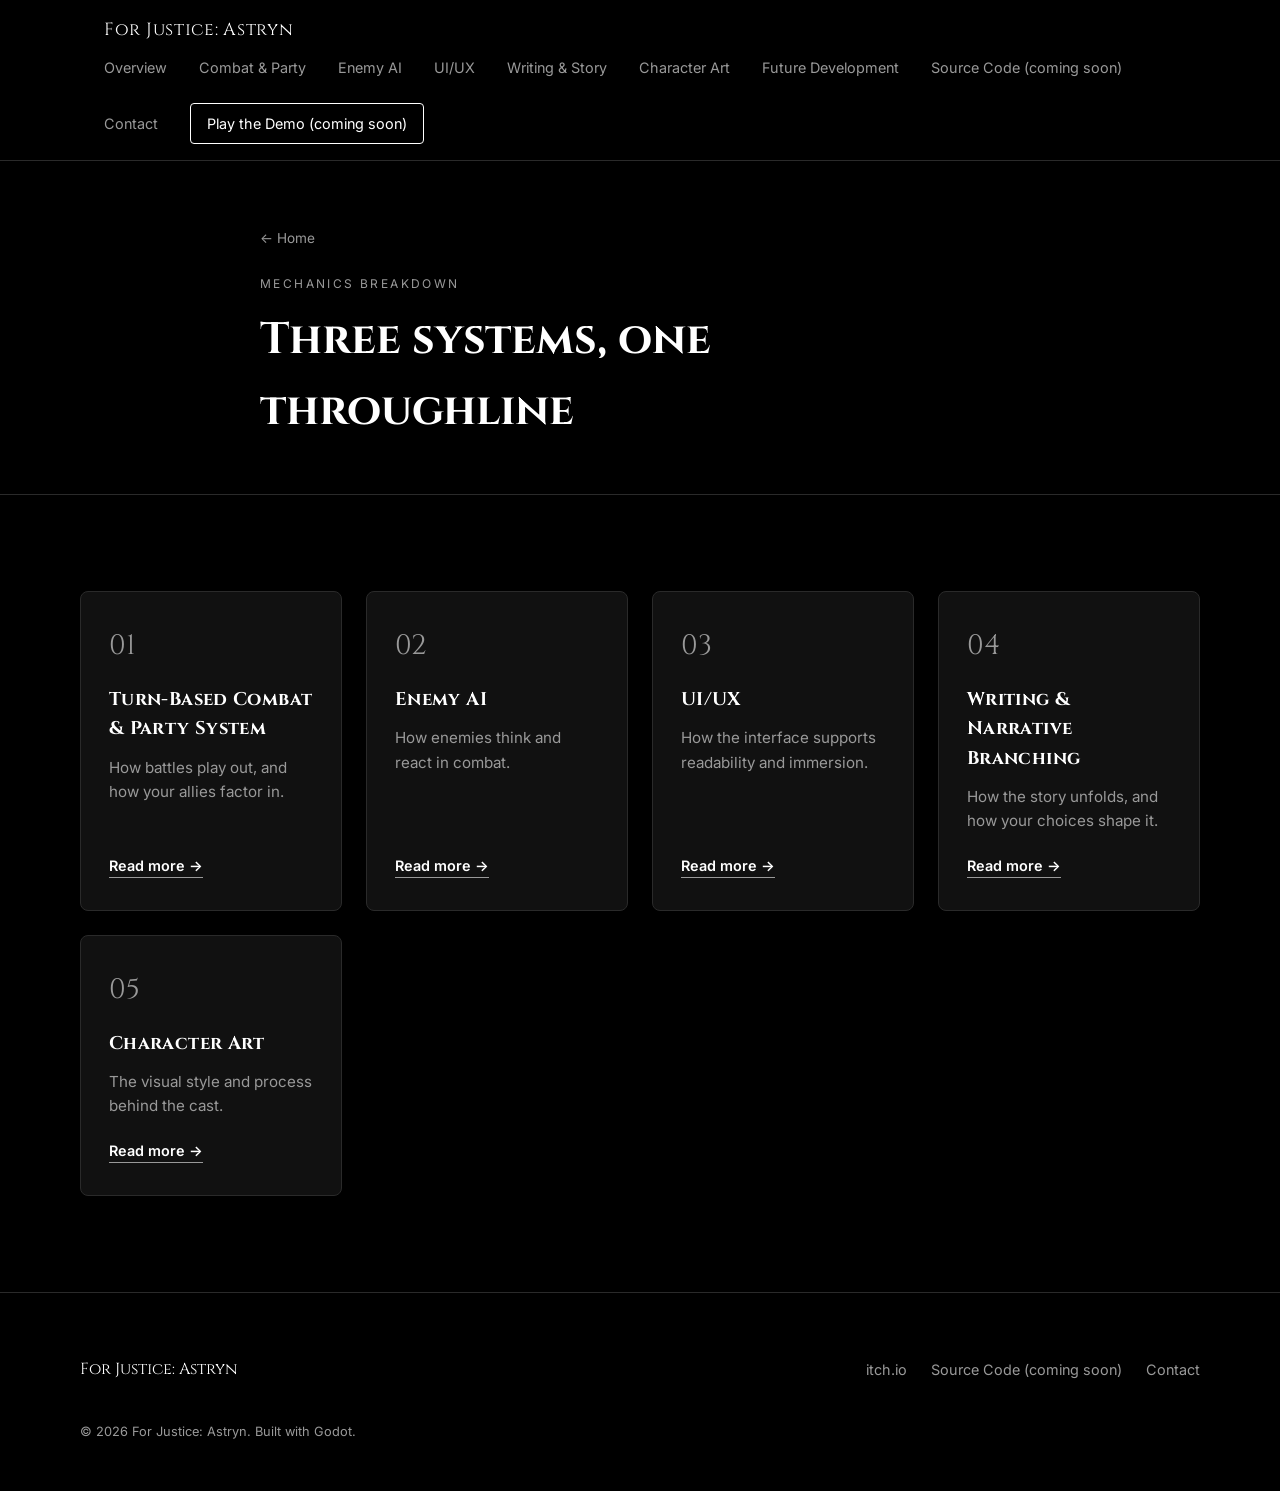
==== mechanics/index.html @ 30388699 "1.0" ====
<!DOCTYPE html>
<html lang="en">
<head>
  <meta charset="UTF-8">
  <meta name="viewport" content="width=device-width, initial-scale=1.0">
  <title>Mechanics | For Justice: Astryn</title>
  <meta name="description" content="A breakdown of the mechanics in For Justice: Astryn: free-roam interaction, turn-based battle, and enemy AI.">
  <link rel="preconnect" href="https://fonts.googleapis.com">
  <link rel="preconnect" href="https://fonts.gstatic.com" crossorigin>
  <link href="https://fonts.googleapis.com/css2?family=Cinzel:wght@500;700&family=Inter:wght@400;500;600&display=swap" rel="stylesheet">
  <link rel="stylesheet" href="../css/style.css">
</head>
<body>

  <header class="nav" id="nav">
    <div class="nav__inner">
      <a href="../index.html" class="nav__brand">For Justice: <span>Astryn</span></a>
      <nav class="nav__links" id="navLinks">
        <a href="../overview.html">Overview</a>
        <a href="mechanic-1.html">Combat &amp; Party</a>
        <a href="mechanic-2.html">Enemy AI</a>
        <a href="mechanic-3.html">UI/UX</a>
        <a href="mechanic-4.html">Writing &amp; Story</a>
        <a href="mechanic-5.html">Character Art</a>
        <a href="../future-development.html">Future Development</a>
        <a>Source Code (coming soon)</a>
        <a href="../contact.html">Contact</a>
        <a href="https://garrettoamek.itch.io/for-justice-astryn" class="nav__cta" target="_blank" rel="noopener">Play the Demo (coming soon)</a>
      </nav>
    </div>
  </header>

  <main>

    <section class="detail-hero">
      <div class="detail-hero__inner">
        <a href="../index.html" class="detail-hero__back">← Home</a>
        <p class="detail-hero__kicker">Mechanics Breakdown</p>
        <h1 class="detail-hero__title">Three systems, one throughline</h1>
      </div>
    </section>

    <section class="section">
      <div class="section__inner">
        <div class="mechanics">
          <article class="mechanic-card">
            <div class="mechanic-card__num">01</div>
            <h3>Turn-Based Combat &amp; Party System</h3>
            <p>
              How battles play out, and how your allies factor in.
            </p>
            <a class="mechanic-card__link" href="mechanic-1.html">Read more →</a>
          </article>

          <article class="mechanic-card">
            <div class="mechanic-card__num">02</div>
            <h3>Enemy AI</h3>
            <p>
              How enemies think and react in combat.
            </p>
            <a class="mechanic-card__link" href="mechanic-2.html">Read more →</a>
          </article>

          <article class="mechanic-card">
            <div class="mechanic-card__num">03</div>
            <h3>UI/UX</h3>
            <p>
              How the interface supports readability and immersion.
            </p>
            <a class="mechanic-card__link" href="mechanic-3.html">Read more →</a>
          </article>

          <article class="mechanic-card">
            <div class="mechanic-card__num">04</div>
            <h3>Writing &amp; Narrative Branching</h3>
            <p>
              How the story unfolds, and how your choices shape it.
            </p>
            <a class="mechanic-card__link" href="mechanic-4.html">Read more →</a>
          </article>

          <article class="mechanic-card">
            <div class="mechanic-card__num">05</div>
            <h3>Character Art</h3>
            <p>
              The visual style and process behind the cast.
            </p>
            <a class="mechanic-card__link" href="mechanic-5.html">Read more →</a>
          </article>
        </div>
      </div>
    </section>

  </main>

  <footer class="footer">
    <div class="footer__inner">
      <p class="footer__brand">For Justice: <span>Astryn</span></p>
      <ul class="footer__links">
        <li><a href="https://garrettoamek.itch.io/for-justice-astryn" target="_blank" rel="noopener">itch.io</a></li>
        <li><a>Source Code (coming soon)</a></li>
        <li><a href="../contact.html">Contact</a></li>
      </ul>
      <p class="footer__copy">&copy; 2026 For Justice: Astryn. Built with Godot.</p>
    </div>
  </footer>

</body>
</html>
---- css/style.css ----
:root {
  --bg: #000000;
  --surface: #111111;
  --border: #2a2a2a;
  --text: #ffffff;
  --text-dim: #999999;
  --font-display: 'Cinzel', 'Georgia', 'Times New Roman', serif;
  --font-body: 'Inter', -apple-system, BlinkMacSystemFont, sans-serif;
  --max-width: 1120px;
}

* { box-sizing: border-box; }

html {
  scroll-behavior: smooth;
}

body {
  margin: 0;
  background: var(--bg);
  color: var(--text);
  font-family: var(--font-body);
  line-height: 1.6;
  -webkit-font-smoothing: antialiased;
}

h1, h2, h3 {
  font-family: var(--font-display);
  font-weight: 700;
  margin: 0;
}

a {
  color: inherit;
  text-decoration: none;
}

ul { list-style: none; margin: 0; padding: 0; }

.nav {
  position: sticky;
  top: 0;
  z-index: 100;
  background: rgba(0, 0, 0, 0.9);
  border-bottom: 1px solid var(--border);
}

.nav__inner {
  max-width: var(--max-width);
  margin: 0 auto;
  padding: 1rem 1.5rem;
  display: flex;
  flex-wrap: wrap;
  align-items: center;
  justify-content: space-between;
  row-gap: 0.75rem;
}

.nav__brand {
  font-family: var(--font-display);
  font-size: 1.1rem;
  letter-spacing: 0.04em;
}

.nav__links {
  display: flex;
  flex-wrap: wrap;
  align-items: center;
  gap: 1.5rem 2rem;
}

.nav__links a {
  font-size: 0.9rem;
  color: var(--text-dim);
  transition: color 0.2s ease;
}

.nav__links a:hover { color: var(--text); }

.nav__cta {
  padding: 0.5rem 1rem;
  border: 1px solid var(--text);
  border-radius: 4px;
  color: var(--text) !important;
}

.nav__cta:hover {
  background: var(--text);
  color: var(--bg) !important;
}

.hero {
  position: relative;
  min-height: 92vh;
  display: flex;
  align-items: center;
  justify-content: center;
  text-align: center;
  overflow: hidden;
  padding: 6rem 1.5rem;
}

.hero__bg {
  position: absolute;
  inset: 0;
  background:
    linear-gradient(rgba(0, 0, 0, 0.6), rgba(0, 0, 0, 0.6)),
    url("../assets/game/hero-bg.png") center / cover no-repeat;
  z-index: -1;
}

.hero__content {
  max-width: 720px;
}

.hero__eyebrow {
  color: var(--text-dim);
  text-transform: uppercase;
  letter-spacing: 0.2em;
  font-size: 0.75rem;
  margin: 0 0 1.5rem;
}

.hero__title {
  font-size: clamp(2.25rem, 6vw, 4.25rem);
  letter-spacing: 0.03em;
}

.hero__tagline {
  color: var(--text-dim);
  font-size: clamp(1rem, 2vw, 1.15rem);
  max-width: 560px;
  margin: 1.5rem auto 2.5rem;
}

.quick-links__row {
  display: flex;
  gap: 1rem;
  justify-content: center;
  flex-wrap: wrap;
  margin-top: 2rem;
}

.hero__ai-note {
  color: var(--text-dim);
  font-size: 0.75rem;
  margin-top: 1.25rem;
}

.btn {
  display: inline-block;
  padding: 0.85rem 1.75rem;
  border-radius: 4px;
  font-size: 0.95rem;
  font-weight: 600;
  transition: all 0.2s ease;
}

.btn--primary {
  background: var(--text);
  color: var(--bg);
}

.btn--primary:hover {
  background: var(--text-dim);
}

.btn--ghost {
  border: 1px solid var(--border);
  color: var(--text);
}

.btn--ghost:hover {
  border-color: var(--text-dim);
}

.section {
  padding: 6rem 1.5rem;
}

.section--alt {
  border-top: 1px solid var(--border);
}

.section__inner {
  max-width: var(--max-width);
  margin: 0 auto;
}

.section__kicker {
  color: var(--text-dim);
  text-transform: uppercase;
  letter-spacing: 0.2em;
  font-size: 0.75rem;
  margin: 0 0 0.75rem;
}

.section__title {
  font-size: clamp(1.6rem, 3.5vw, 2.4rem);
  margin-bottom: 3rem;
  max-width: 640px;
}

.overview__grid {
  display: grid;
  grid-template-columns: 1.4fr 1fr;
  gap: 3rem;
  align-items: start;
}

.overview__text {
  color: var(--text-dim);
  font-size: 1.05rem;
}

.overview__stats {
  display: grid;
  gap: 1rem;
  border-left: 1px solid var(--border);
  padding-left: 1.5rem;
}

.overview__stats li {
  font-size: 1rem;
}

.overview__stats span {
  display: block;
  color: var(--text-dim);
  text-transform: uppercase;
  letter-spacing: 0.1em;
  font-size: 0.7rem;
  margin-bottom: 0.25rem;
}

.mechanics {
  display: grid;
  grid-template-columns: repeat(auto-fit, minmax(240px, 1fr));
  gap: 1.5rem;
}

.mechanic-card {
  display: flex;
  flex-direction: column;
  align-items: flex-start;
  background: var(--surface);
  border: 1px solid var(--border);
  border-radius: 8px;
  padding: 2rem 1.75rem;
}

.mechanic-card__num {
  font-family: var(--font-display);
  color: var(--text-dim);
  font-size: 1.75rem;
  margin-bottom: 1rem;
}

.mechanic-card h3 {
  font-size: 1.15rem;
  margin-bottom: 0.75rem;
  letter-spacing: 0.02em;
}

.mechanic-card p {
  color: var(--text-dim);
  font-size: 0.95rem;
  margin: 0 0 1.25rem;
}

.mechanic-card__link {
  margin-top: auto;
  color: var(--text);
  font-size: 0.9rem;
  font-weight: 600;
  border-bottom: 1px solid var(--text-dim);
  transition: border-color 0.2s ease;
}

.mechanic-card__link:hover {
  border-color: var(--text);
}

.detail-hero {
  padding: 4rem 1.5rem 3rem;
  border-bottom: 1px solid var(--border);
}

.detail-hero__inner {
  max-width: 760px;
  margin: 0 auto;
}

.detail-hero__back {
  display: inline-block;
  color: var(--text-dim);
  font-size: 0.85rem;
  margin-bottom: 1.5rem;
  transition: color 0.2s ease;
}

.detail-hero__back:hover {
  color: var(--text);
}

.detail-hero__kicker {
  color: var(--text-dim);
  text-transform: uppercase;
  letter-spacing: 0.2em;
  font-size: 0.75rem;
  margin: 0 0 0.75rem;
}

.detail-hero__title {
  font-size: clamp(1.75rem, 4vw, 2.75rem);
}

.detail {
  padding: 3.5rem 1.5rem 5rem;
}

.detail__inner {
  max-width: 760px;
  margin: 0 auto;
}

.detail__image {
  display: block;
  width: 100%;
  border: 1px solid var(--border);
  border-radius: 8px;
  margin-bottom: 2.5rem;
}

.detail__image-row {
  display: grid;
  grid-template-columns: 1fr;
  gap: 1.5rem;
  margin-bottom: 2.5rem;
}

.detail__image-row .detail__image {
  margin-bottom: 0;
}

.detail__section {
  margin-bottom: 2.5rem;
}

.detail__section:last-child {
  margin-bottom: 0;
}

.detail__section h2 {
  font-size: 1.3rem;
  margin-bottom: 0.85rem;
}

.detail__section p {
  color: var(--text-dim);
  font-size: 1rem;
  margin: 0;
}

.detail__section p + p {
  margin-top: 1rem;
}

.detail__section p a {
  color: var(--text);
  border-bottom: 1px solid var(--text-dim);
  transition: border-color 0.2s ease;
}

.detail__section p a:hover {
  border-color: var(--text);
}

.type-chart-wrap {
  overflow-x: auto;
  margin-bottom: 1.25rem;
}

.type-chart {
  border-collapse: collapse;
  width: 100%;
  min-width: 460px;
  font-size: 0.85rem;
}

.type-chart th,
.type-chart td {
  border: 1px solid var(--border);
  padding: 0.55rem 0.5rem;
  text-align: center;
}

.type-chart thead th {
  background: var(--surface);
  color: var(--text-dim);
  font-size: 0.7rem;
  text-transform: uppercase;
  letter-spacing: 0.05em;
  font-weight: 600;
}

.type-chart tbody th {
  background: var(--surface);
  color: var(--text);
  text-align: left;
  white-space: nowrap;
  font-weight: 600;
}

.type-chart td {
  color: var(--text-dim);
}

.type-chart td[data-mult="2"] {
  background: rgba(255, 99, 71, 0.16);
  color: #ff9478;
  font-weight: 700;
}

.type-chart td[data-mult="0.5"] {
  background: rgba(90, 160, 255, 0.14);
  color: #7fb3ff;
  font-weight: 700;
}

.type-chart td[data-mult="0.25"] {
  background: rgba(90, 160, 255, 0.28);
  color: #7fb3ff;
  font-weight: 700;
}

.type-chart__legend {
  display: flex;
  flex-wrap: wrap;
  gap: 0.75rem 1.5rem;
  font-size: 0.85rem;
  color: var(--text-dim);
  margin-bottom: 1.5rem;
}

.type-chart__legend span {
  display: inline-flex;
  align-items: center;
  gap: 0.5rem;
}

.type-chart__legend i {
  display: inline-block;
  width: 0.8rem;
  height: 0.8rem;
  border-radius: 2px;
  border: 1px solid var(--border);
  font-style: normal;
}

.type-chart__legend i.swatch--weak { background: rgba(255, 99, 71, 0.35); }
.type-chart__legend i.swatch--resist { background: rgba(90, 160, 255, 0.3); }
.type-chart__legend i.swatch--immune { background: rgba(90, 160, 255, 0.55); }
.type-chart__legend i.swatch--neutral { background: var(--surface); }

.type-list {
  display: flex;
  flex-wrap: wrap;
  gap: 0.6rem;
  margin: 1rem 0 1.5rem;
}

.type-chip {
  padding: 0.4rem 0.9rem;
  border: 1px solid var(--border);
  border-radius: 999px;
  font-size: 0.85rem;
  font-weight: 600;
  background: var(--surface);
}

.subtype-list {
  display: grid;
  grid-template-columns: repeat(auto-fit, minmax(180px, 1fr));
  gap: 0.5rem 1.5rem;
  margin: 0;
  padding: 0;
  list-style: none;
}

.subtype-list li {
  color: var(--text-dim);
  font-size: 0.95rem;
}

.subtype-list li strong {
  color: var(--text);
}

.status-list {
  display: grid;
  gap: 1rem;
  margin: 0;
}

.status-list__item {
  border: 1px solid var(--border);
  border-radius: 8px;
  padding: 1rem 1.25rem;
  background: var(--surface);
}

.status-list__item dt {
  color: var(--text);
  font-weight: 600;
  margin-bottom: 0.35rem;
}

.status-list__item dd {
  color: var(--text-dim);
  font-size: 0.95rem;
  margin: 0;
}

.related-mechanics {
  border-top: 1px solid var(--border);
  padding: 3.5rem 1.5rem;
}

.related-mechanics__inner {
  max-width: 760px;
  margin: 0 auto;
}

.related-mechanics__kicker {
  color: var(--text-dim);
  text-transform: uppercase;
  letter-spacing: 0.2em;
  font-size: 0.75rem;
  margin: 0 0 1.25rem;
}

.related-mechanics__grid {
  display: grid;
  grid-template-columns: repeat(auto-fit, minmax(210px, 1fr));
  gap: 1rem;
}

.related-mechanics__grid a {
  display: block;
  background: var(--surface);
  border: 1px solid var(--border);
  border-radius: 8px;
  padding: 1.25rem 1.5rem;
  font-size: 0.95rem;
  font-weight: 600;
  transition: border-color 0.2s ease;
}

.related-mechanics__grid a:hover {
  border-color: var(--text-dim);
}

@media (max-width: 640px) {
  .related-mechanics__grid {
    grid-template-columns: 1fr;
  }
}

.hub-cards {
  display: grid;
  grid-template-columns: repeat(auto-fit, minmax(240px, 1fr));
  gap: 1.5rem;
}

.hub-card {
  display: block;
  background: var(--surface);
  border: 1px solid var(--border);
  border-radius: 8px;
  padding: 1.75rem;
  transition: border-color 0.2s ease;
}

.hub-card:hover {
  border-color: var(--text-dim);
}

.hub-card h3 {
  font-size: 1.1rem;
  margin-bottom: 0.6rem;
}

.hub-card p {
  color: var(--text-dim);
  font-size: 0.92rem;
  margin: 0 0 1rem;
}

.hub-card__cta {
  color: var(--text);
  font-size: 0.85rem;
  font-weight: 600;
  border-bottom: 1px solid var(--text-dim);
}

.gallery {
  display: grid;
  grid-template-columns: repeat(3, 1fr);
  gap: 1.25rem;
}

.gallery__item {
  padding: 0;
  border: 1px solid var(--border);
  border-radius: 8px;
  overflow: hidden;
  margin: 0;
  aspect-ratio: 16 / 10;
}

.gallery__item img {
  width: 100%;
  height: 100%;
  object-fit: cover;
  display: block;
}

.gallery__placeholder {
  width: 100%;
  height: 100%;
  display: flex;
  flex-direction: column;
  align-items: center;
  justify-content: center;
  gap: 0.4rem;
  background: var(--surface);
  color: var(--text-dim);
  font-family: var(--font-display);
  font-size: 0.85rem;
  text-align: center;
}

.gallery__placeholder span {
  color: var(--text-dim);
  font-family: var(--font-body);
  font-size: 0.75rem;
  text-transform: uppercase;
  letter-spacing: 0.1em;
}

.footer {
  border-top: 1px solid var(--border);
  padding: 3rem 1.5rem;
}

.footer__inner {
  max-width: var(--max-width);
  margin: 0 auto;
  display: flex;
  flex-wrap: wrap;
  align-items: center;
  justify-content: space-between;
  gap: 1.5rem;
}

.footer__brand {
  font-family: var(--font-display);
  font-size: 1rem;
}

.footer__links {
  display: flex;
  gap: 1.5rem;
}

.footer__links a {
  color: var(--text-dim);
  font-size: 0.9rem;
  transition: color 0.2s ease;
}

.footer__links a:hover { color: var(--text); }

.footer__copy {
  width: 100%;
  color: var(--text-dim);
  font-size: 0.8rem;
  margin: 0;
}

@media (max-width: 860px) {
  .overview__grid { grid-template-columns: 1fr; }
  .overview__stats { border-left: none; padding-left: 0; border-top: 1px solid var(--border); padding-top: 1.5rem; }
  .mechanics { grid-template-columns: 1fr; }
  .gallery { grid-template-columns: repeat(2, 1fr); }
}

@media (max-width: 640px) {
  .nav__links { gap: 1rem 1.25rem; }
  .gallery { grid-template-columns: 1fr; }
}
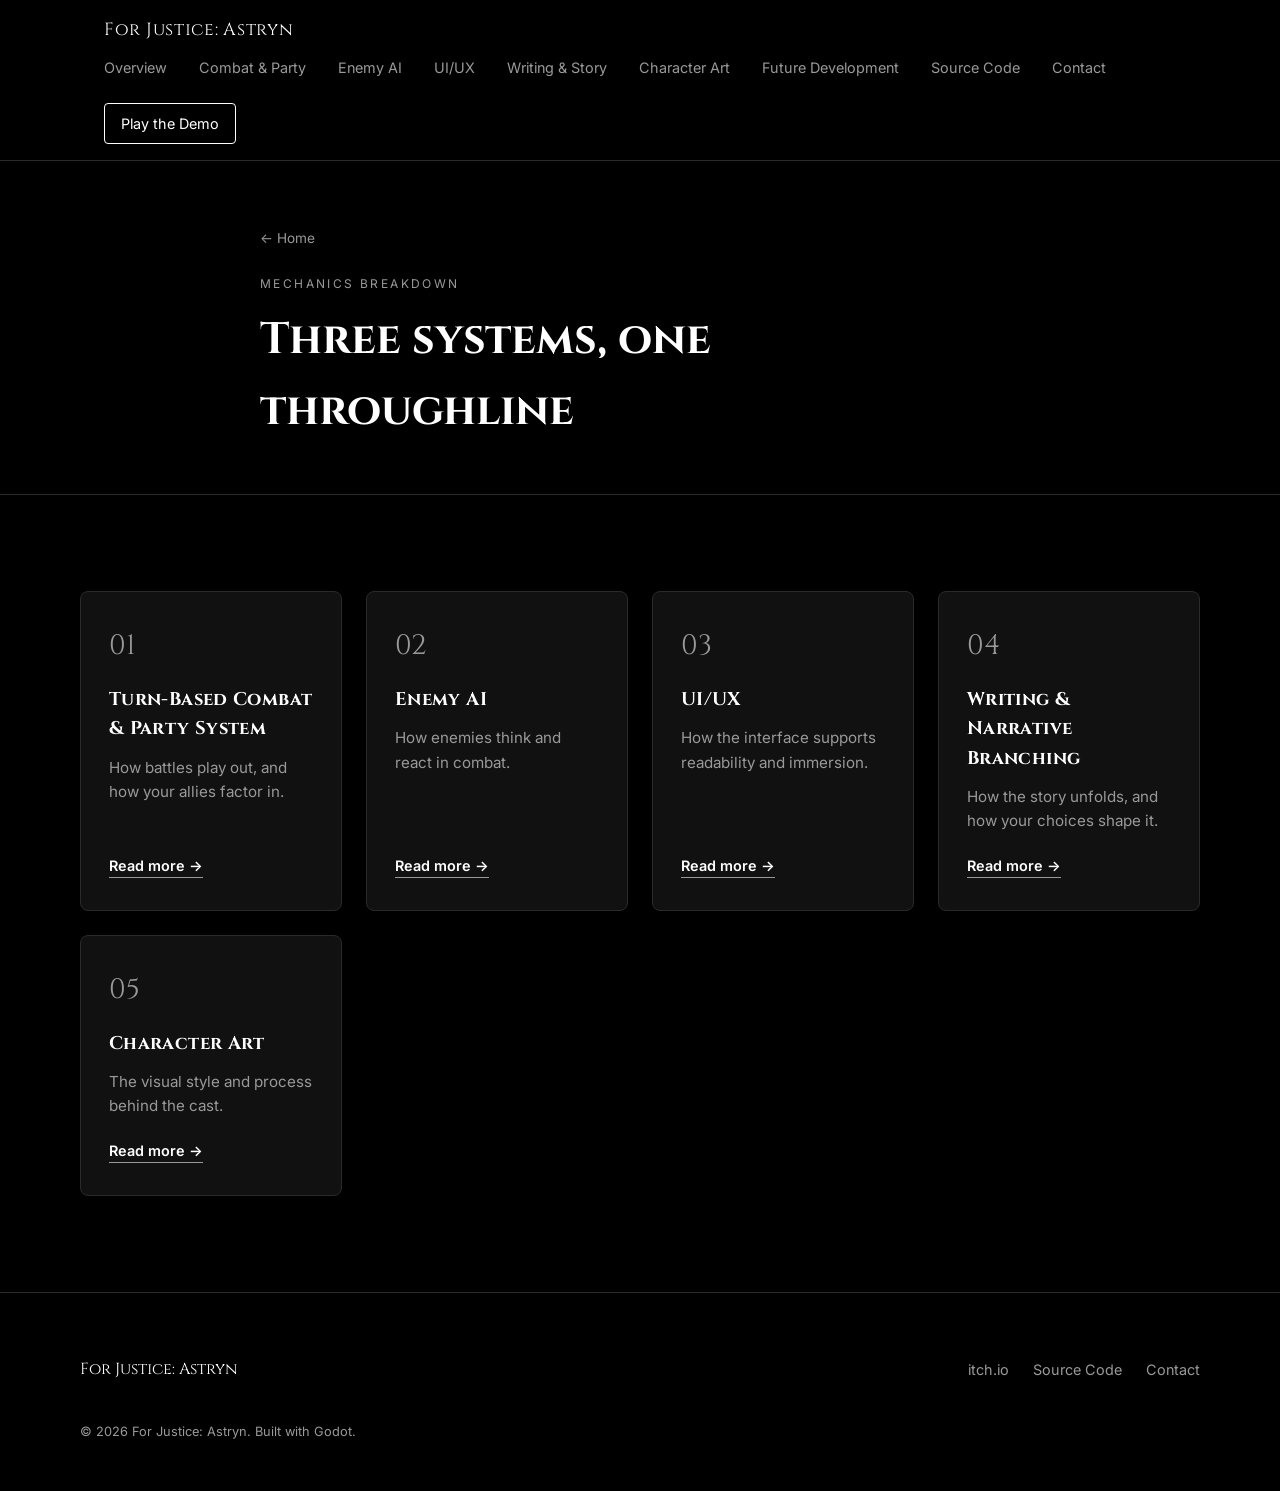
==== commit 4f361e41: "first set of changes and fixes to the website link demo and src add narrative branching info add art" ====
--- a/mechanics/index.html
+++ b/mechanics/index.html
@@ -23,9 +23,9 @@
         <a href="mechanic-4.html">Writing &amp; Story</a>
         <a href="mechanic-5.html">Character Art</a>
         <a href="../future-development.html">Future Development</a>
-        <a>Source Code (coming soon)</a>
+        <a href="https://github.com/goamek/for-justice-astryn-official/tree/main/src" target="_blank" rel="noopener">Source Code</a>
         <a href="../contact.html">Contact</a>
-        <a href="https://garrettoamek.itch.io/for-justice-astryn" class="nav__cta" target="_blank" rel="noopener">Play the Demo (coming soon)</a>
+        <a href="https://garrettoamek.itch.io/for-justice-astryn" class="nav__cta" target="_blank" rel="noopener">Play the Demo</a>
       </nav>
     </div>
   </header>
@@ -98,7 +98,7 @@
       <p class="footer__brand">For Justice: <span>Astryn</span></p>
       <ul class="footer__links">
         <li><a href="https://garrettoamek.itch.io/for-justice-astryn" target="_blank" rel="noopener">itch.io</a></li>
-        <li><a>Source Code (coming soon)</a></li>
+        <li><a href="https://github.com/goamek/for-justice-astryn-official/tree/main/src" target="_blank" rel="noopener">Source Code</a></li>
         <li><a href="../contact.html">Contact</a></li>
       </ul>
       <p class="footer__copy">&copy; 2026 For Justice: Astryn. Built with Godot.</p>
--- a/css/style.css
+++ b/css/style.css
@@ -366,6 +366,18 @@
   margin-top: 1rem;
 }
 
+.bullet-list {
+  list-style: disc;
+  margin: 1rem 0 0;
+  padding-left: 1.5rem;
+}
+
+.bullet-list li {
+  color: var(--text-dim);
+  font-size: 1rem;
+  margin-bottom: 0.4rem;
+}
+
 .detail__section p a {
   color: var(--text);
   border-bottom: 1px solid var(--text-dim);
@@ -604,51 +616,6 @@
   border-bottom: 1px solid var(--text-dim);
 }
 
-.gallery {
-  display: grid;
-  grid-template-columns: repeat(3, 1fr);
-  gap: 1.25rem;
-}
-
-.gallery__item {
-  padding: 0;
-  border: 1px solid var(--border);
-  border-radius: 8px;
-  overflow: hidden;
-  margin: 0;
-  aspect-ratio: 16 / 10;
-}
-
-.gallery__item img {
-  width: 100%;
-  height: 100%;
-  object-fit: cover;
-  display: block;
-}
-
-.gallery__placeholder {
-  width: 100%;
-  height: 100%;
-  display: flex;
-  flex-direction: column;
-  align-items: center;
-  justify-content: center;
-  gap: 0.4rem;
-  background: var(--surface);
-  color: var(--text-dim);
-  font-family: var(--font-display);
-  font-size: 0.85rem;
-  text-align: center;
-}
-
-.gallery__placeholder span {
-  color: var(--text-dim);
-  font-family: var(--font-body);
-  font-size: 0.75rem;
-  text-transform: uppercase;
-  letter-spacing: 0.1em;
-}
-
 .footer {
   border-top: 1px solid var(--border);
   padding: 3rem 1.5rem;
@@ -693,10 +660,8 @@
   .overview__grid { grid-template-columns: 1fr; }
   .overview__stats { border-left: none; padding-left: 0; border-top: 1px solid var(--border); padding-top: 1.5rem; }
   .mechanics { grid-template-columns: 1fr; }
-  .gallery { grid-template-columns: repeat(2, 1fr); }
 }
 
 @media (max-width: 640px) {
   .nav__links { gap: 1rem 1.25rem; }
-  .gallery { grid-template-columns: 1fr; }
-}
+}
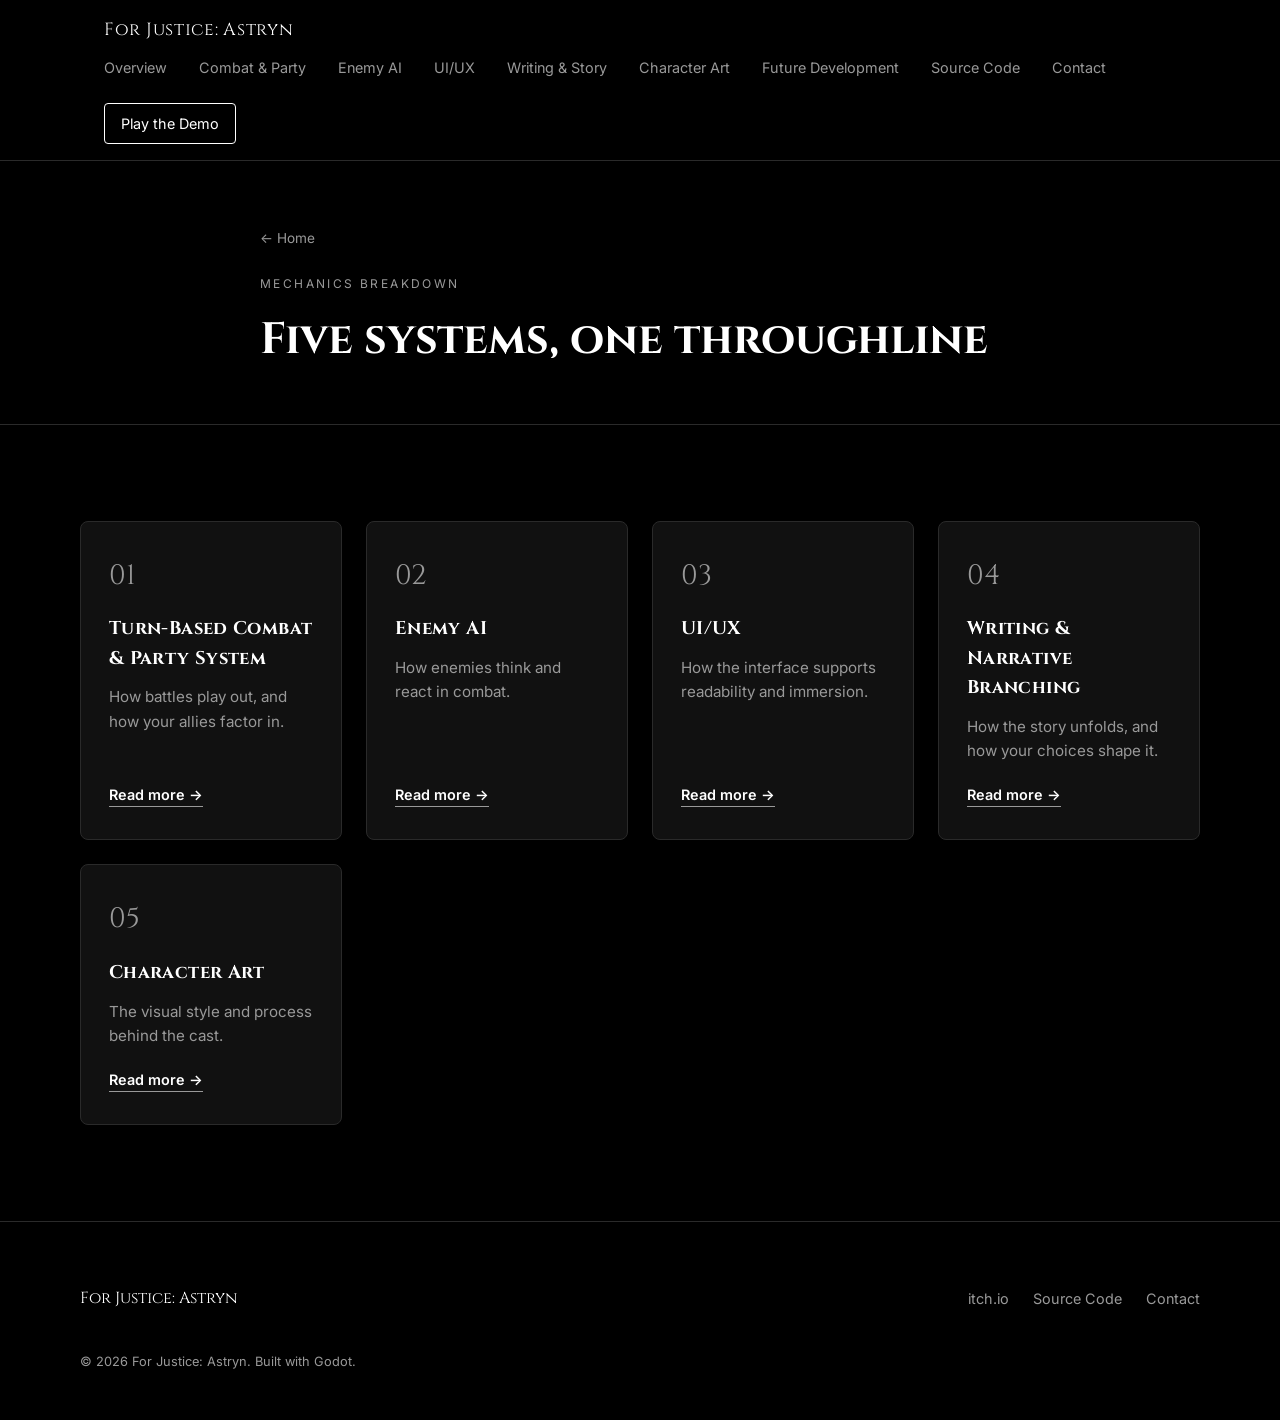
==== commit f44b036c: "second phase of chages make sure information accurately reflects the src code and master document" ====
--- a/mechanics/index.html
+++ b/mechanics/index.html
@@ -5,6 +5,14 @@
   <meta name="viewport" content="width=device-width, initial-scale=1.0">
   <title>Mechanics | For Justice: Astryn</title>
   <meta name="description" content="A breakdown of the mechanics in For Justice: Astryn: free-roam interaction, turn-based battle, and enemy AI.">
+  <link rel="icon" type="image/svg+xml" href="../assets/favicon.svg">
+  <meta property="og:type" content="website">
+  <meta property="og:site_name" content="For Justice: Astryn">
+  <meta property="og:title" content="Mechanics | For Justice: Astryn">
+  <meta property="og:description" content="A breakdown of the mechanics in For Justice: Astryn: free-roam interaction, turn-based battle, and enemy AI.">
+  <meta property="og:url" content="https://goamek.github.io/for-justice-astryn-official/mechanics/index.html">
+  <meta property="og:image" content="https://goamek.github.io/for-justice-astryn-official/assets/game/hero-bg.png">
+  <meta name="twitter:card" content="summary_large_image">
   <link rel="preconnect" href="https://fonts.googleapis.com">
   <link rel="preconnect" href="https://fonts.gstatic.com" crossorigin>
   <link href="https://fonts.googleapis.com/css2?family=Cinzel:wght@500;700&family=Inter:wght@400;500;600&display=swap" rel="stylesheet">
@@ -36,7 +44,7 @@
       <div class="detail-hero__inner">
         <a href="../index.html" class="detail-hero__back">← Home</a>
         <p class="detail-hero__kicker">Mechanics Breakdown</p>
-        <h1 class="detail-hero__title">Three systems, one throughline</h1>
+        <h1 class="detail-hero__title">Five systems, one throughline</h1>
       </div>
     </section>
 
